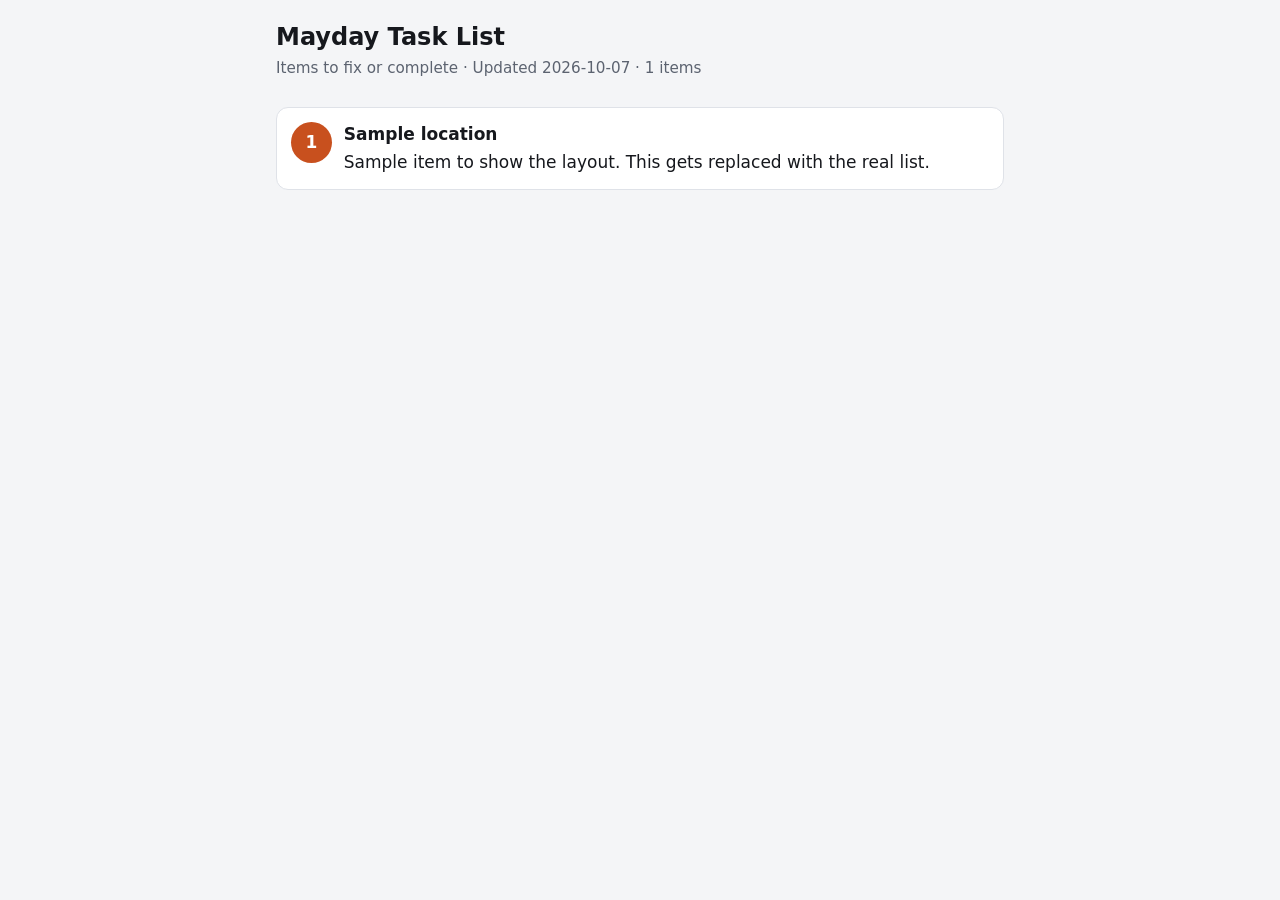
==== public/index.html @ f49e2413 "Add mobile task list page and Cloudflare static assets config Co-Authored-By: Claude Sonnet 5.5 <nor" ====
<!doctype html>
<html lang="en">
<head>
<meta charset="utf-8">
<meta name="viewport" content="width=device-width, initial-scale=1">
<title>Task List</title>
<style>
  :root {
    --bg: #f4f5f7; --card: #ffffff; --text: #16181d; --muted: #5c6370;
    --line: #dfe2e8; --accent: #c8501e;
  }
  @media (prefers-color-scheme: dark) {
    :root { --bg: #121316; --card: #1c1e23; --text: #eceef2; --muted: #9aa1ae; --line: #2c2f36; --accent: #ff8a57; }
  }
  * { box-sizing: border-box; }
  body {
    margin: 0; background: var(--bg); color: var(--text);
    font: 17px/1.45 system-ui, -apple-system, "Segoe UI", Roboto, sans-serif;
    -webkit-text-size-adjust: 100%;
  }
  header { padding: 20px 16px 8px; max-width: 760px; margin: 0 auto; }
  h1 { margin: 0; font-size: 1.5rem; }
  .sub { color: var(--muted); font-size: .95rem; margin-top: 2px; }
  main { max-width: 760px; margin: 0 auto; padding: 8px 16px 40px; }
  .card {
    background: var(--card); border: 1px solid var(--line); border-radius: 12px;
    margin: 12px 0; padding: 14px; overflow: hidden;
  }
  .top { display: flex; gap: 12px; align-items: flex-start; }
  .num {
    flex: none; min-width: 2.4em; height: 2.4em; padding: 0 .5em; border-radius: 1.2em;
    background: var(--accent); color: #fff; font-weight: 700;
    display: flex; align-items: center; justify-content: center;
  }
  .loc { font-weight: 650; }
  .desc { margin-top: 4px; white-space: pre-wrap; overflow-wrap: anywhere; }
  .imgs { display: grid; gap: 8px; margin-top: 12px; grid-template-columns: 1fr; }
  .imgs.multi { grid-template-columns: 1fr 1fr; }
  .imgs a { display: block; }
  .imgs img {
    width: 100%; height: auto; display: block; border-radius: 8px;
    background: var(--line); aspect-ratio: 4 / 3; object-fit: cover;
  }
  .imgs.multi img { aspect-ratio: 1 / 1; }
  .note { color: var(--muted); text-align: center; padding: 24px 0; }
</style>
</head>
<body>
<header>
  <h1 id="title">Task List</h1>
  <div class="sub" id="sub"></div>
</header>
<main id="list"><div class="note">Loading…</div></main>

<script>
(async function () {
  var list = document.getElementById('list');
  try {
    var res = await fetch('tasks.json', { cache: 'no-cache' });
    if (!res.ok) throw new Error(res.status);
    var data = await res.json();
    if (data.title) { document.getElementById('title').textContent = data.title; document.title = data.title; }
    var sub = [];
    if (data.subtitle) sub.push(data.subtitle);
    if (data.updated) sub.push('Updated ' + data.updated);
    sub.push((data.tasks || []).length + ' items');
    document.getElementById('sub').textContent = sub.join(' · ');

    list.textContent = '';
    (data.tasks || []).forEach(function (t) {
      var card = document.createElement('section');
      card.className = 'card';

      var top = document.createElement('div'); top.className = 'top';
      var num = document.createElement('div'); num.className = 'num'; num.textContent = t.number;
      var body = document.createElement('div');
      var loc = document.createElement('div'); loc.className = 'loc'; loc.textContent = t.location || '';
      var desc = document.createElement('div'); desc.className = 'desc'; desc.textContent = t.description || '';
      body.appendChild(loc); body.appendChild(desc);
      top.appendChild(num); top.appendChild(body);
      card.appendChild(top);

      var imgs = t.images || [];
      if (imgs.length) {
        var grid = document.createElement('div');
        grid.className = 'imgs' + (imgs.length > 1 ? ' multi' : '');
        imgs.forEach(function (src) {
          var a = document.createElement('a'); a.href = src; a.target = '_blank'; a.rel = 'noopener';
          var im = document.createElement('img'); im.src = src; im.loading = 'lazy';
          im.alt = 'Item ' + t.number + (t.location ? ' – ' + t.location : '');
          a.appendChild(im); grid.appendChild(a);
        });
        card.appendChild(grid);
      }
      list.appendChild(card);
    });
    if (!(data.tasks || []).length) list.innerHTML = '<div class="note">No items yet.</div>';
  } catch (e) {
    list.innerHTML = '<div class="note">Could not load the task list.</div>';
  }
})();
</script>
</body>
</html>
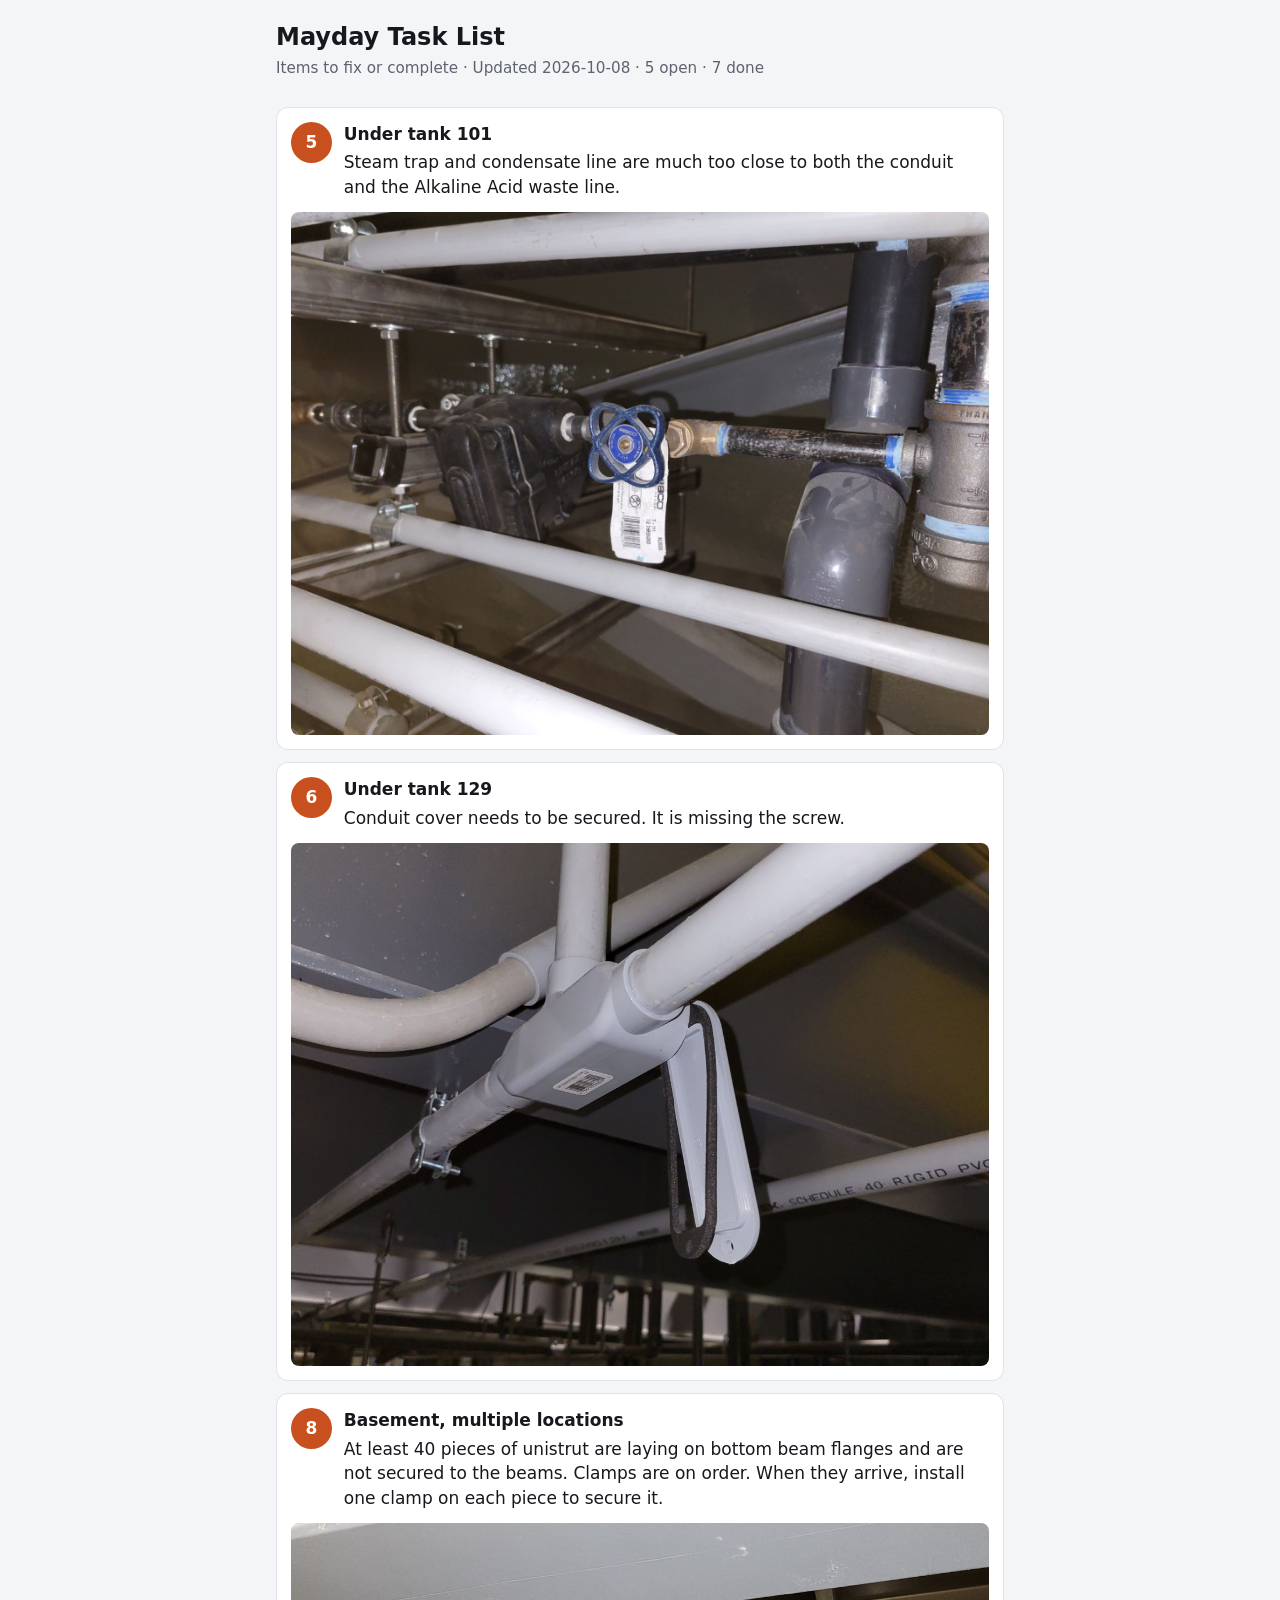
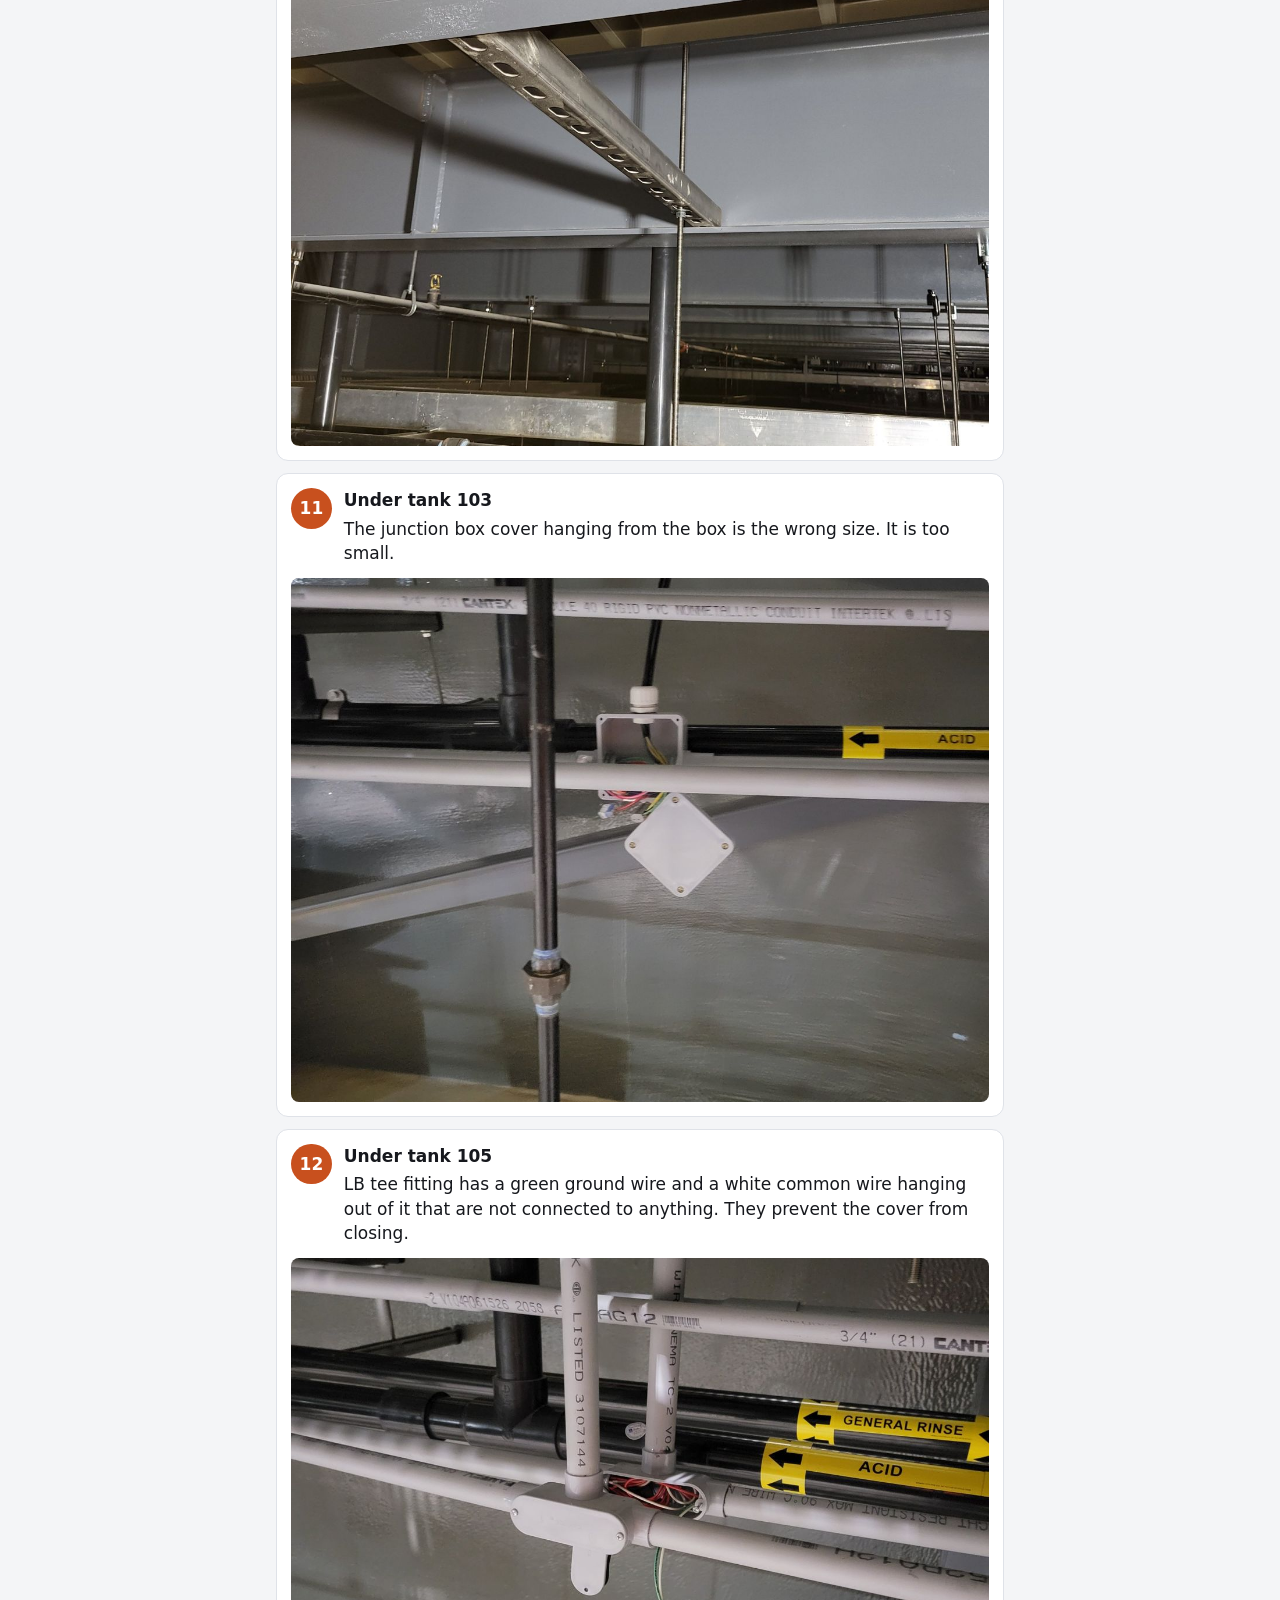
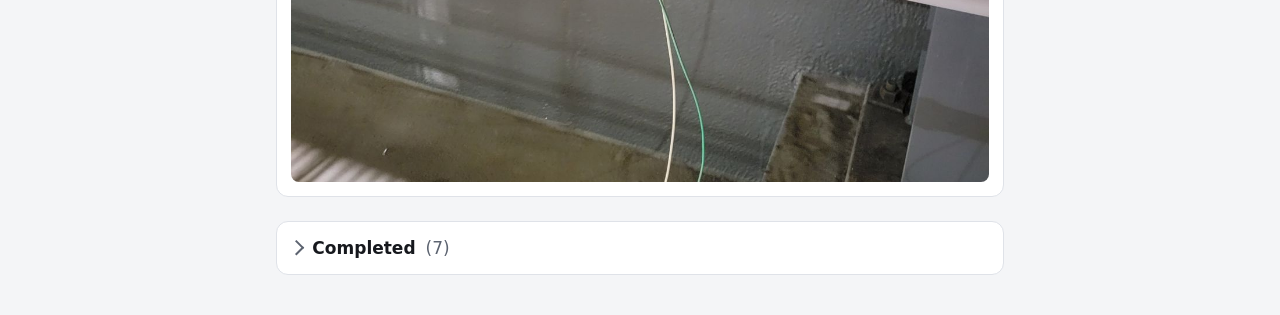
==== commit ce444f8c: "Mark items 1,2,3,4,7,9,10 done; add collapsed Completed accordion Co-Authored-By: Claude Sonnet 5.5 " ====
--- a/public/index.html
+++ b/public/index.html
@@ -7,10 +7,10 @@
 <style>
   :root {
     --bg: #f4f5f7; --card: #ffffff; --text: #16181d; --muted: #5c6370;
-    --line: #dfe2e8; --accent: #c8501e;
+    --line: #dfe2e8; --accent: #c8501e; --done: #2f7d4f;
   }
   @media (prefers-color-scheme: dark) {
-    :root { --bg: #121316; --card: #1c1e23; --text: #eceef2; --muted: #9aa1ae; --line: #2c2f36; --accent: #ff8a57; }
+    :root { --bg: #121316; --card: #1c1e23; --text: #eceef2; --muted: #9aa1ae; --line: #2c2f36; --accent: #ff8a57; --done: #5fc088; }
   }
   * { box-sizing: border-box; }
   body {
@@ -43,6 +43,24 @@
   }
   .imgs.multi img { aspect-ratio: 1 / 1; }
   .note { color: var(--muted); text-align: center; padding: 24px 0; }
+
+  details.done-group { margin-top: 24px; }
+  details.done-group > summary {
+    cursor: pointer; list-style: none; padding: 14px;
+    background: var(--card); border: 1px solid var(--line); border-radius: 12px;
+    font-weight: 650; display: flex; align-items: center; gap: 10px;
+    min-height: 48px; -webkit-tap-highlight-color: transparent;
+  }
+  details.done-group > summary::-webkit-details-marker { display: none; }
+  details.done-group > summary::before {
+    content: ""; width: .55em; height: .55em; flex: none;
+    border-right: 2px solid var(--muted); border-bottom: 2px solid var(--muted);
+    transform: rotate(-45deg); transition: transform .15s;
+  }
+  details.done-group[open] > summary::before { transform: rotate(45deg); }
+  details.done-group > summary .count { color: var(--muted); font-weight: 500; }
+  .card.done .num { background: var(--done); }
+  .card.done .loc, .card.done .desc { color: var(--muted); }
 </style>
 </head>
 <body>
@@ -55,46 +73,69 @@
 <script>
 (async function () {
   var list = document.getElementById('list');
+
+  function makeCard(t, isDone) {
+    var card = document.createElement('section');
+    card.className = 'card' + (isDone ? ' done' : '');
+
+    var top = document.createElement('div'); top.className = 'top';
+    var num = document.createElement('div'); num.className = 'num';
+    num.textContent = isDone ? t.number + ' ✓' : t.number;
+    var body = document.createElement('div');
+    var loc = document.createElement('div'); loc.className = 'loc'; loc.textContent = t.location || '';
+    var desc = document.createElement('div'); desc.className = 'desc'; desc.textContent = t.description || '';
+    body.appendChild(loc); body.appendChild(desc);
+    top.appendChild(num); top.appendChild(body);
+    card.appendChild(top);
+
+    var imgs = t.images || [];
+    if (imgs.length) {
+      var grid = document.createElement('div');
+      grid.className = 'imgs' + (imgs.length > 1 ? ' multi' : '');
+      imgs.forEach(function (src) {
+        var a = document.createElement('a'); a.href = src; a.target = '_blank'; a.rel = 'noopener';
+        var im = document.createElement('img'); im.src = src; im.loading = 'lazy';
+        im.alt = 'Item ' + t.number + (t.location ? ' – ' + t.location : '');
+        a.appendChild(im); grid.appendChild(a);
+      });
+      card.appendChild(grid);
+    }
+    return card;
+  }
+
   try {
     var res = await fetch('tasks.json', { cache: 'no-cache' });
     if (!res.ok) throw new Error(res.status);
     var data = await res.json();
+    var tasks = data.tasks || [];
+    var open = tasks.filter(function (t) { return !t.done; });
+    var done = tasks.filter(function (t) { return t.done; });
+
     if (data.title) { document.getElementById('title').textContent = data.title; document.title = data.title; }
     var sub = [];
     if (data.subtitle) sub.push(data.subtitle);
     if (data.updated) sub.push('Updated ' + data.updated);
-    sub.push((data.tasks || []).length + ' items');
+    sub.push(open.length + ' open' + (done.length ? ' · ' + done.length + ' done' : ''));
     document.getElementById('sub').textContent = sub.join(' · ');
 
     list.textContent = '';
-    (data.tasks || []).forEach(function (t) {
-      var card = document.createElement('section');
-      card.className = 'card';
+    open.forEach(function (t) { list.appendChild(makeCard(t, false)); });
+    if (!open.length) {
+      var n = document.createElement('div'); n.className = 'note';
+      n.textContent = tasks.length ? 'All items complete.' : 'No items yet.';
+      list.appendChild(n);
+    }
 
-      var top = document.createElement('div'); top.className = 'top';
-      var num = document.createElement('div'); num.className = 'num'; num.textContent = t.number;
-      var body = document.createElement('div');
-      var loc = document.createElement('div'); loc.className = 'loc'; loc.textContent = t.location || '';
-      var desc = document.createElement('div'); desc.className = 'desc'; desc.textContent = t.description || '';
-      body.appendChild(loc); body.appendChild(desc);
-      top.appendChild(num); top.appendChild(body);
-      card.appendChild(top);
-
-      var imgs = t.images || [];
-      if (imgs.length) {
-        var grid = document.createElement('div');
-        grid.className = 'imgs' + (imgs.length > 1 ? ' multi' : '');
-        imgs.forEach(function (src) {
-          var a = document.createElement('a'); a.href = src; a.target = '_blank'; a.rel = 'noopener';
-          var im = document.createElement('img'); im.src = src; im.loading = 'lazy';
-          im.alt = 'Item ' + t.number + (t.location ? ' – ' + t.location : '');
-          a.appendChild(im); grid.appendChild(a);
-        });
-        card.appendChild(grid);
-      }
-      list.appendChild(card);
-    });
-    if (!(data.tasks || []).length) list.innerHTML = '<div class="note">No items yet.</div>';
+    if (done.length) {
+      var det = document.createElement('details'); det.className = 'done-group';
+      var sum = document.createElement('summary');
+      sum.appendChild(document.createTextNode('Completed '));
+      var c = document.createElement('span'); c.className = 'count'; c.textContent = '(' + done.length + ')';
+      sum.appendChild(c);
+      det.appendChild(sum);
+      done.forEach(function (t) { det.appendChild(makeCard(t, true)); });
+      list.appendChild(det);
+    }
   } catch (e) {
     list.innerHTML = '<div class="note">Could not load the task list.</div>';
   }
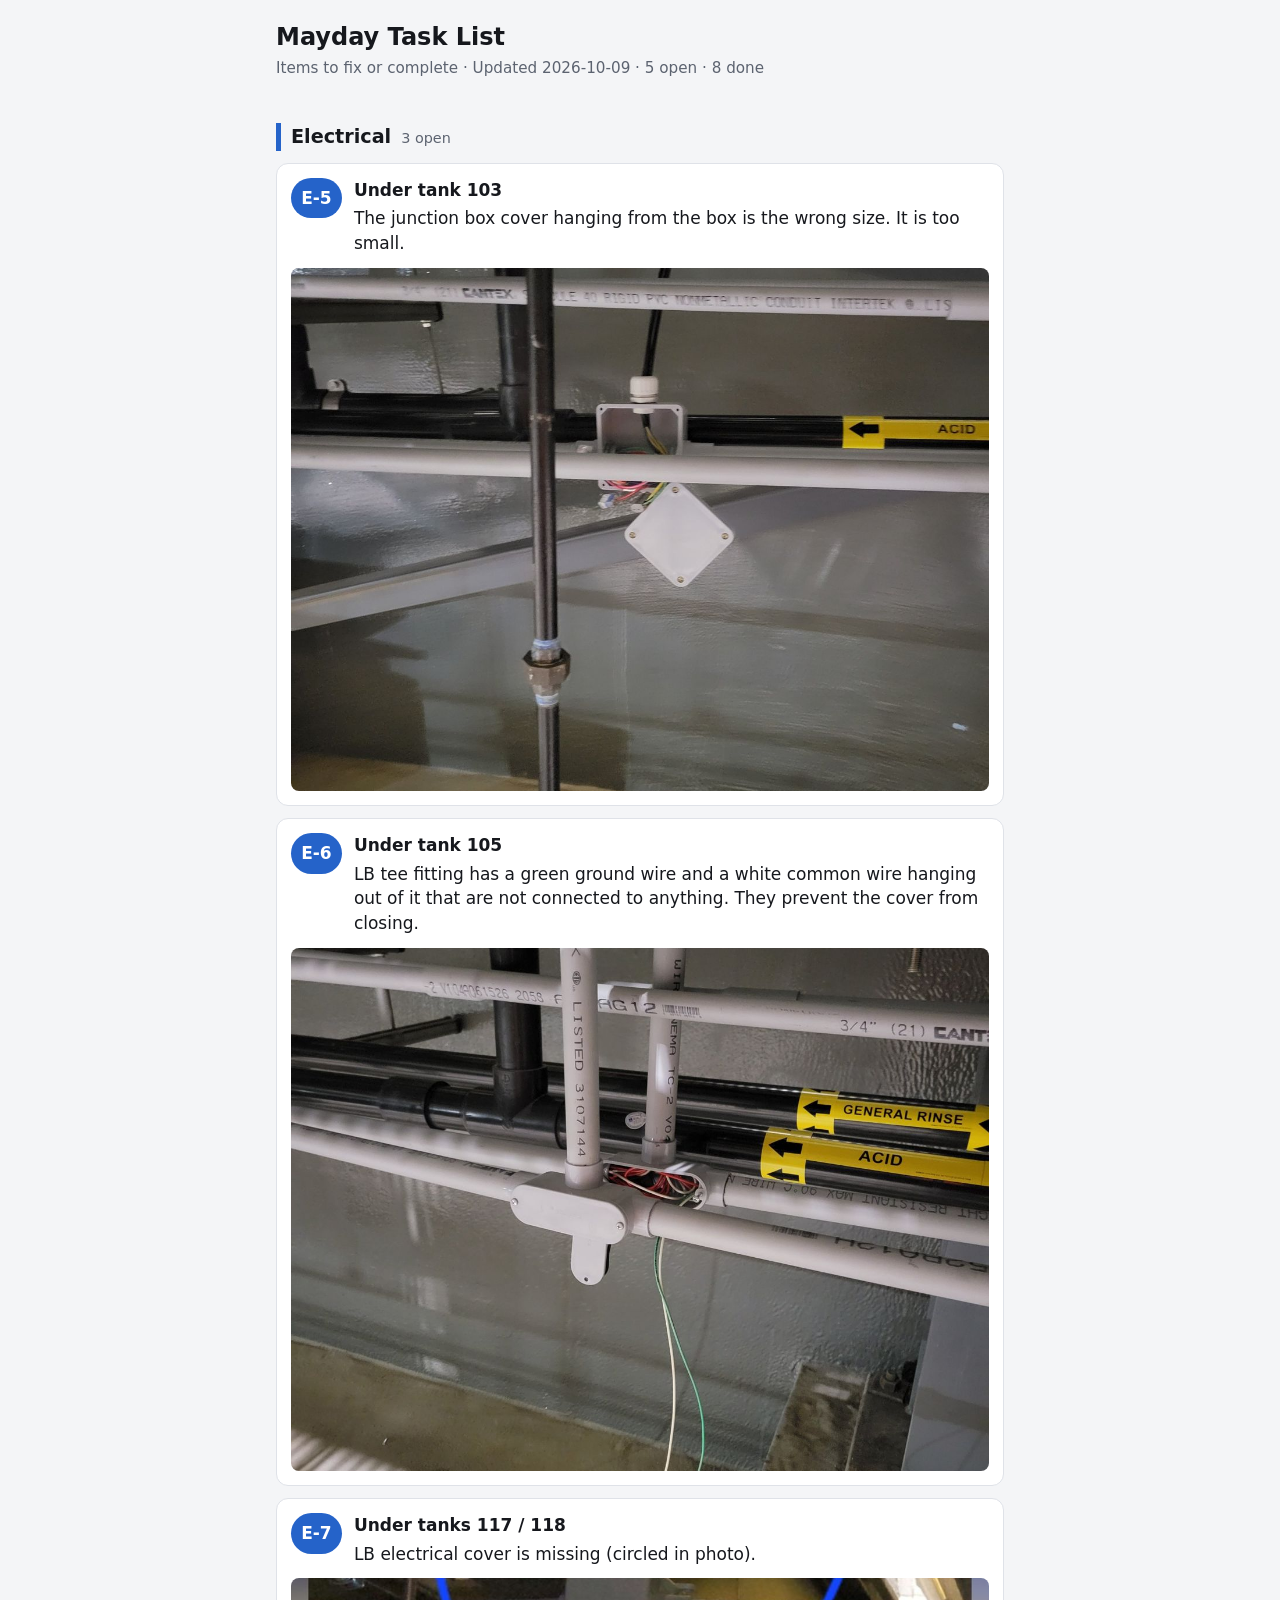
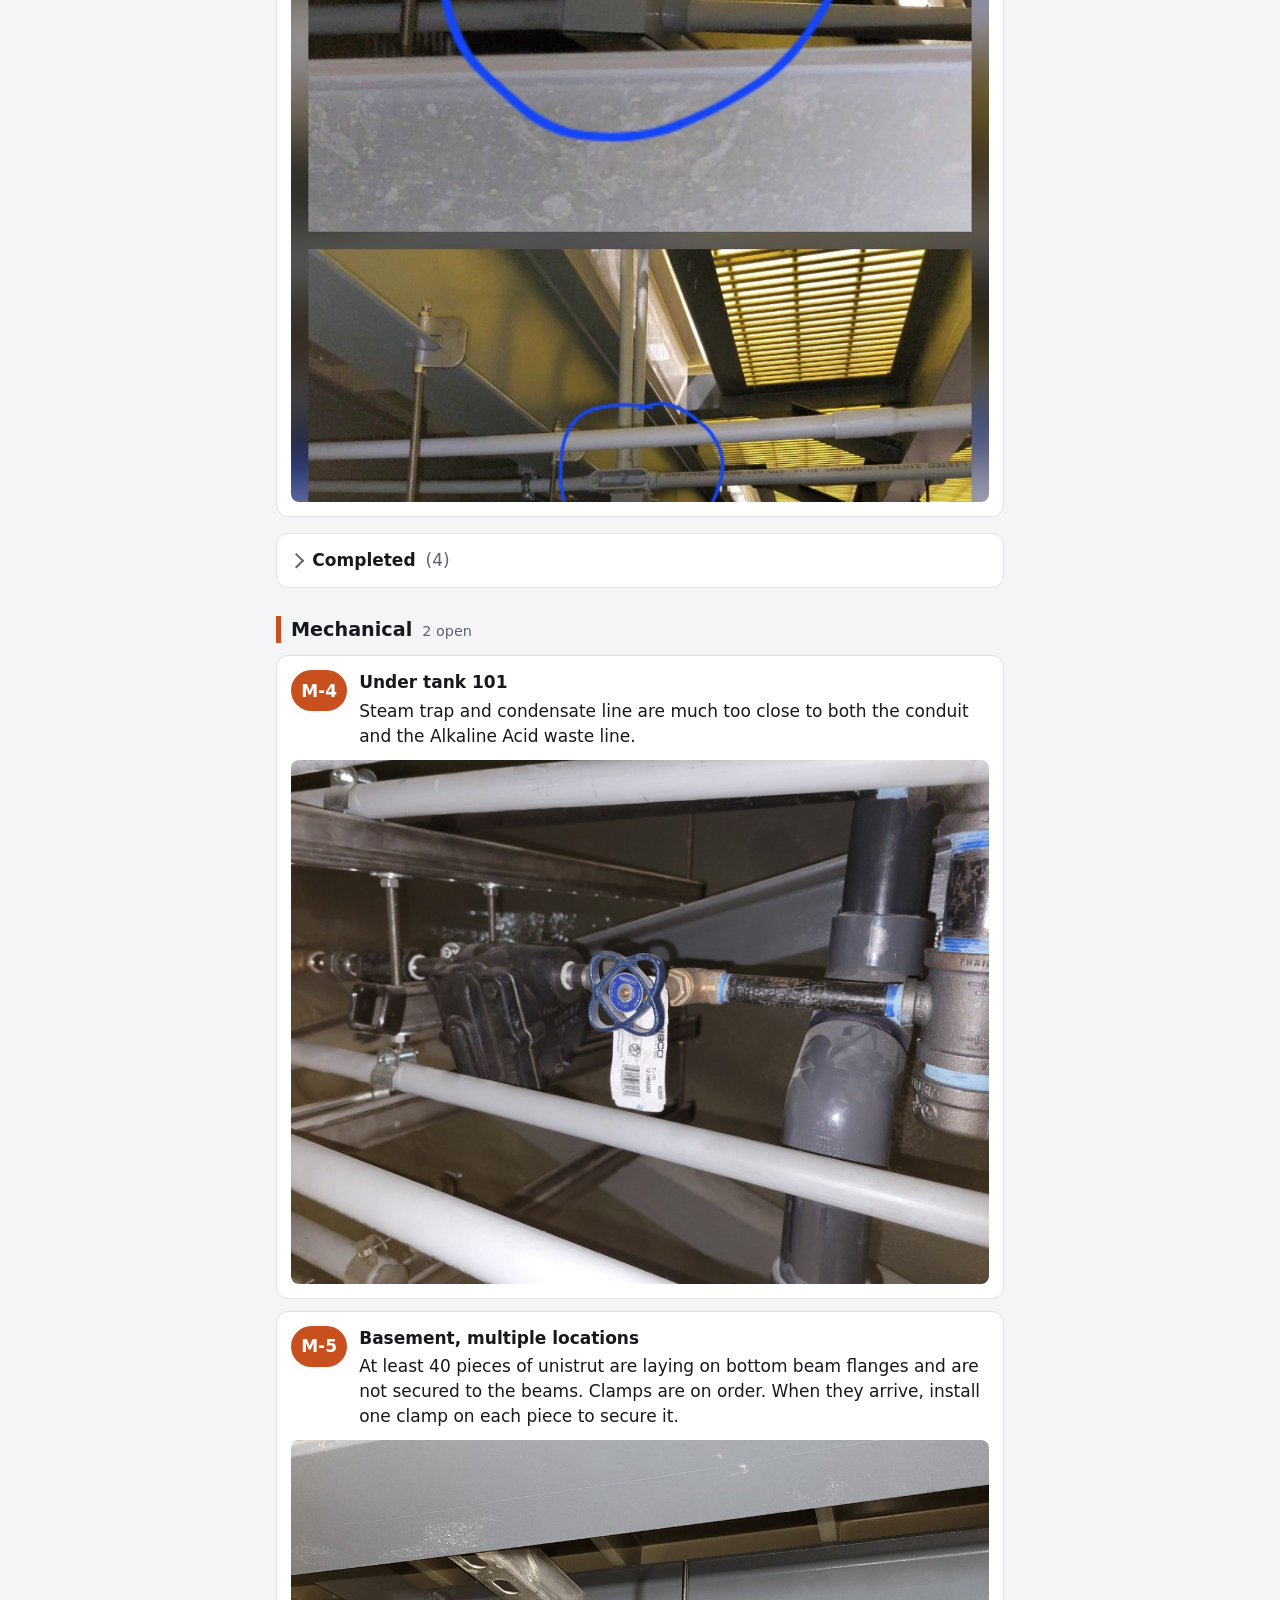
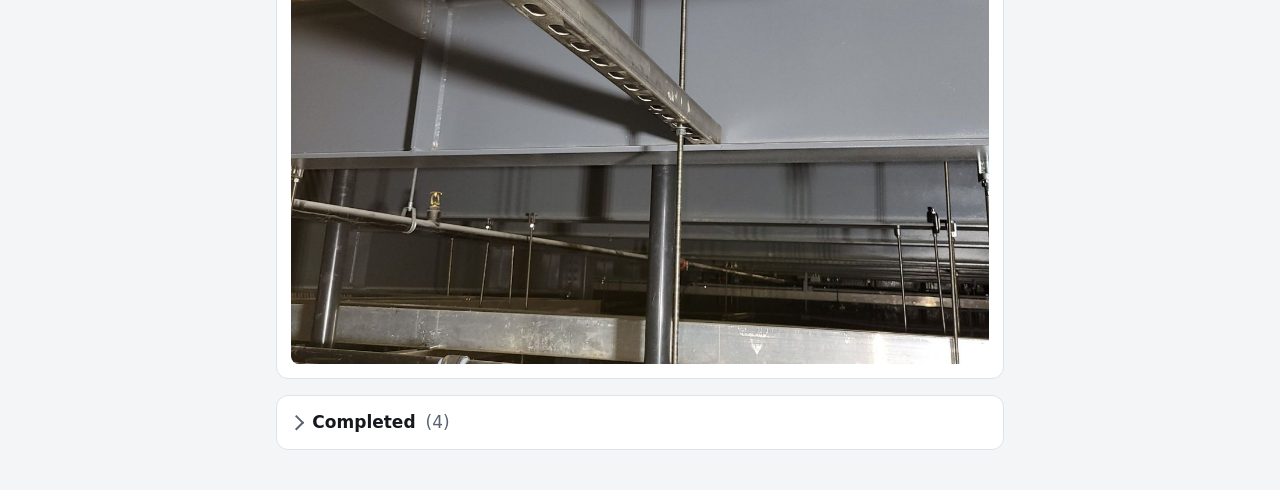
==== commit 2c7866f3: "Split list into Electrical and Mechanical sections with E-/M- IDs and per-section Completed accordio" ====
--- a/public/index.html
+++ b/public/index.html
@@ -7,10 +7,11 @@
 <style>
   :root {
     --bg: #f4f5f7; --card: #ffffff; --text: #16181d; --muted: #5c6370;
-    --line: #dfe2e8; --accent: #c8501e; --done: #2f7d4f;
+    --line: #dfe2e8; --elec: #2563c9; --mech: #c8501e; --done: #2f7d4f; --on: #ffffff;
   }
   @media (prefers-color-scheme: dark) {
-    :root { --bg: #121316; --card: #1c1e23; --text: #eceef2; --muted: #9aa1ae; --line: #2c2f36; --accent: #ff8a57; --done: #5fc088; }
+    :root { --bg: #121316; --card: #1c1e23; --text: #eceef2; --muted: #9aa1ae; --line: #2c2f36;
+            --elec: #6ea8ff; --mech: #ff8a57; --done: #5fc088; --on: #0f1114; }
   }
   * { box-sizing: border-box; }
   body {
@@ -22,14 +23,24 @@
   h1 { margin: 0; font-size: 1.5rem; }
   .sub { color: var(--muted); font-size: .95rem; margin-top: 2px; }
   main { max-width: 760px; margin: 0 auto; padding: 8px 16px 40px; }
+
+  section.group { margin-top: 28px; }
+  section.group > h2 {
+    margin: 0 0 4px; font-size: 1.2rem; display: flex; align-items: baseline; gap: 10px;
+    padding-left: 10px; border-left: 5px solid var(--cat);
+  }
+  section.group > h2 .count { color: var(--muted); font-size: .9rem; font-weight: 500; }
+  section.group.electrical { --cat: var(--elec); }
+  section.group.mechanical { --cat: var(--mech); }
+
   .card {
     background: var(--card); border: 1px solid var(--line); border-radius: 12px;
     margin: 12px 0; padding: 14px; overflow: hidden;
   }
   .top { display: flex; gap: 12px; align-items: flex-start; }
   .num {
-    flex: none; min-width: 2.4em; height: 2.4em; padding: 0 .5em; border-radius: 1.2em;
-    background: var(--accent); color: #fff; font-weight: 700;
+    flex: none; min-width: 2.9em; height: 2.4em; padding: 0 .6em; border-radius: 1.2em;
+    background: var(--cat); color: var(--on); font-weight: 700; white-space: nowrap;
     display: flex; align-items: center; justify-content: center;
   }
   .loc { font-weight: 650; }
@@ -42,9 +53,10 @@
     background: var(--line); aspect-ratio: 4 / 3; object-fit: cover;
   }
   .imgs.multi img { aspect-ratio: 1 / 1; }
-  .note { color: var(--muted); text-align: center; padding: 24px 0; }
+  .note { color: var(--muted); padding: 12px 2px; }
+  .note.center { text-align: center; padding: 24px 0; }
 
-  details.done-group { margin-top: 24px; }
+  details.done-group { margin-top: 16px; }
   details.done-group > summary {
     cursor: pointer; list-style: none; padding: 14px;
     background: var(--card); border: 1px solid var(--line); border-radius: 12px;
@@ -68,34 +80,40 @@
   <h1 id="title">Task List</h1>
   <div class="sub" id="sub"></div>
 </header>
-<main id="list"><div class="note">Loading…</div></main>
+<main id="list"><div class="note center">Loading…</div></main>
 
 <script>
 (async function () {
   var list = document.getElementById('list');
+  var GROUPS = [
+    { key: 'electrical', label: 'Electrical' },
+    { key: 'mechanical', label: 'Mechanical' }
+  ];
+
+  function el(tag, cls, text) {
+    var e = document.createElement(tag);
+    if (cls) e.className = cls;
+    if (text != null) e.textContent = text;
+    return e;
+  }
 
   function makeCard(t, isDone) {
-    var card = document.createElement('section');
-    card.className = 'card' + (isDone ? ' done' : '');
-
-    var top = document.createElement('div'); top.className = 'top';
-    var num = document.createElement('div'); num.className = 'num';
-    num.textContent = isDone ? t.number + ' ✓' : t.number;
-    var body = document.createElement('div');
-    var loc = document.createElement('div'); loc.className = 'loc'; loc.textContent = t.location || '';
-    var desc = document.createElement('div'); desc.className = 'desc'; desc.textContent = t.description || '';
-    body.appendChild(loc); body.appendChild(desc);
-    top.appendChild(num); top.appendChild(body);
+    var card = el('article', 'card' + (isDone ? ' done' : ''));
+    var top = el('div', 'top');
+    top.appendChild(el('div', 'num', isDone ? t.id + ' ✓' : t.id));
+    var body = el('div');
+    body.appendChild(el('div', 'loc', t.location || ''));
+    body.appendChild(el('div', 'desc', t.description || ''));
+    top.appendChild(body);
     card.appendChild(top);
 
     var imgs = t.images || [];
     if (imgs.length) {
-      var grid = document.createElement('div');
-      grid.className = 'imgs' + (imgs.length > 1 ? ' multi' : '');
+      var grid = el('div', 'imgs' + (imgs.length > 1 ? ' multi' : ''));
       imgs.forEach(function (src) {
-        var a = document.createElement('a'); a.href = src; a.target = '_blank'; a.rel = 'noopener';
-        var im = document.createElement('img'); im.src = src; im.loading = 'lazy';
-        im.alt = 'Item ' + t.number + (t.location ? ' – ' + t.location : '');
+        var a = el('a'); a.href = src; a.target = '_blank'; a.rel = 'noopener';
+        var im = el('img'); im.src = src; im.loading = 'lazy';
+        im.alt = 'Item ' + t.id + (t.location ? ' – ' + t.location : '');
         a.appendChild(im); grid.appendChild(a);
       });
       card.appendChild(grid);
@@ -108,36 +126,45 @@
     if (!res.ok) throw new Error(res.status);
     var data = await res.json();
     var tasks = data.tasks || [];
-    var open = tasks.filter(function (t) { return !t.done; });
-    var done = tasks.filter(function (t) { return t.done; });
 
-    if (data.title) { document.getElementById('title').textContent = data.title; document.title = data.title; }
+    if (data.title) { el('x'); document.getElementById('title').textContent = data.title; document.title = data.title; }
+    var totalOpen = tasks.filter(function (t) { return !t.done; }).length;
+    var totalDone = tasks.length - totalOpen;
     var sub = [];
     if (data.subtitle) sub.push(data.subtitle);
     if (data.updated) sub.push('Updated ' + data.updated);
-    sub.push(open.length + ' open' + (done.length ? ' · ' + done.length + ' done' : ''));
+    sub.push(totalOpen + ' open' + (totalDone ? ' · ' + totalDone + ' done' : ''));
     document.getElementById('sub').textContent = sub.join(' · ');
 
     list.textContent = '';
-    open.forEach(function (t) { list.appendChild(makeCard(t, false)); });
-    if (!open.length) {
-      var n = document.createElement('div'); n.className = 'note';
-      n.textContent = tasks.length ? 'All items complete.' : 'No items yet.';
-      list.appendChild(n);
-    }
+    GROUPS.forEach(function (g) {
+      var items = tasks.filter(function (t) { return t.category === g.key; });
+      if (!items.length) return;
+      var open = items.filter(function (t) { return !t.done; });
+      var done = items.filter(function (t) { return t.done; });
 
-    if (done.length) {
-      var det = document.createElement('details'); det.className = 'done-group';
-      var sum = document.createElement('summary');
-      sum.appendChild(document.createTextNode('Completed '));
-      var c = document.createElement('span'); c.className = 'count'; c.textContent = '(' + done.length + ')';
-      sum.appendChild(c);
-      det.appendChild(sum);
-      done.forEach(function (t) { det.appendChild(makeCard(t, true)); });
-      list.appendChild(det);
-    }
+      var sec = el('section', 'group ' + g.key);
+      var h = el('h2', null, g.label + ' ');
+      h.appendChild(el('span', 'count', open.length + ' open'));
+      sec.appendChild(h);
+
+      open.forEach(function (t) { sec.appendChild(makeCard(t, false)); });
+      if (!open.length) sec.appendChild(el('div', 'note', 'No open items.'));
+
+      if (done.length) {
+        var det = el('details', 'done-group');
+        var sum = el('summary', null, 'Completed ');
+        sum.appendChild(el('span', 'count', '(' + done.length + ')'));
+        det.appendChild(sum);
+        done.forEach(function (t) { det.appendChild(makeCard(t, true)); });
+        sec.appendChild(det);
+      }
+      list.appendChild(sec);
+    });
+    if (!list.children.length) list.appendChild(el('div', 'note center', 'No items yet.'));
   } catch (e) {
-    list.innerHTML = '<div class="note">Could not load the task list.</div>';
+    list.textContent = '';
+    list.appendChild(el('div', 'note center', 'Could not load the task list.'));
   }
 })();
 </script>
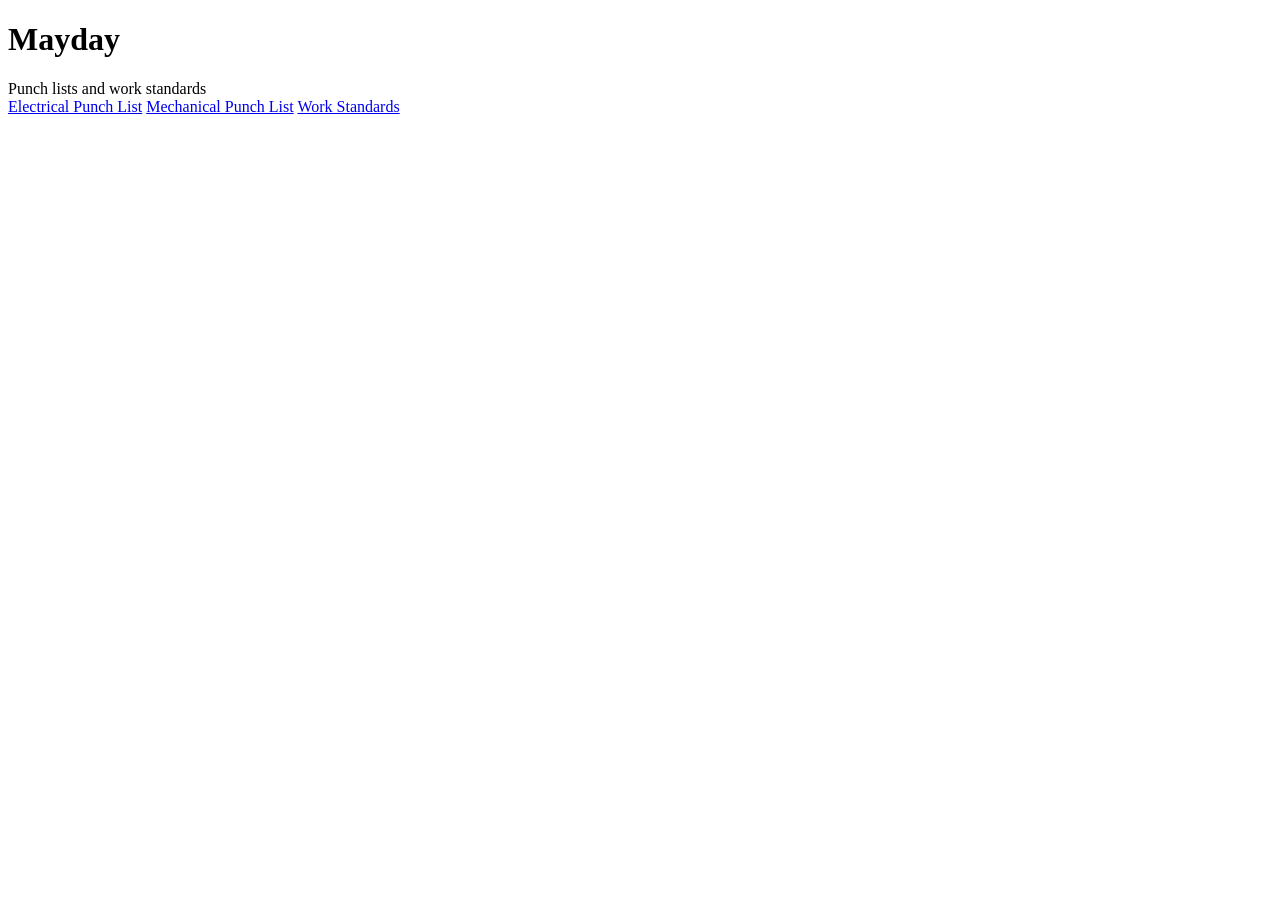
==== commit 192d82ba: "Multi-page site: landing menu, Electrical/Mechanical punch list pages, Work Standards with Piping In" ====
--- a/public/index.html
+++ b/public/index.html
@@ -3,170 +3,21 @@
 <head>
 <meta charset="utf-8">
 <meta name="viewport" content="width=device-width, initial-scale=1">
-<title>Task List</title>
-<style>
-  :root {
-    --bg: #f4f5f7; --card: #ffffff; --text: #16181d; --muted: #5c6370;
-    --line: #dfe2e8; --elec: #2563c9; --mech: #c8501e; --done: #2f7d4f; --on: #ffffff;
-  }
-  @media (prefers-color-scheme: dark) {
-    :root { --bg: #121316; --card: #1c1e23; --text: #eceef2; --muted: #9aa1ae; --line: #2c2f36;
-            --elec: #6ea8ff; --mech: #ff8a57; --done: #5fc088; --on: #0f1114; }
-  }
-  * { box-sizing: border-box; }
-  body {
-    margin: 0; background: var(--bg); color: var(--text);
-    font: 17px/1.45 system-ui, -apple-system, "Segoe UI", Roboto, sans-serif;
-    -webkit-text-size-adjust: 100%;
-  }
-  header { padding: 20px 16px 8px; max-width: 760px; margin: 0 auto; }
-  h1 { margin: 0; font-size: 1.5rem; }
-  .sub { color: var(--muted); font-size: .95rem; margin-top: 2px; }
-  main { max-width: 760px; margin: 0 auto; padding: 8px 16px 40px; }
-
-  section.group { margin-top: 28px; }
-  section.group > h2 {
-    margin: 0 0 4px; font-size: 1.2rem; display: flex; align-items: baseline; gap: 10px;
-    padding-left: 10px; border-left: 5px solid var(--cat);
-  }
-  section.group > h2 .count { color: var(--muted); font-size: .9rem; font-weight: 500; }
-  section.group.electrical { --cat: var(--elec); }
-  section.group.mechanical { --cat: var(--mech); }
-
-  .card {
-    background: var(--card); border: 1px solid var(--line); border-radius: 12px;
-    margin: 12px 0; padding: 14px; overflow: hidden;
-  }
-  .top { display: flex; gap: 12px; align-items: flex-start; }
-  .num {
-    flex: none; min-width: 2.9em; height: 2.4em; padding: 0 .6em; border-radius: 1.2em;
-    background: var(--cat); color: var(--on); font-weight: 700; white-space: nowrap;
-    display: flex; align-items: center; justify-content: center;
-  }
-  .loc { font-weight: 650; }
-  .desc { margin-top: 4px; white-space: pre-wrap; overflow-wrap: anywhere; }
-  .imgs { display: grid; gap: 8px; margin-top: 12px; grid-template-columns: 1fr; }
-  .imgs.multi { grid-template-columns: 1fr 1fr; }
-  .imgs a { display: block; }
-  .imgs img {
-    width: 100%; height: auto; display: block; border-radius: 8px;
-    background: var(--line); aspect-ratio: 4 / 3; object-fit: cover;
-  }
-  .imgs.multi img { aspect-ratio: 1 / 1; }
-  .note { color: var(--muted); padding: 12px 2px; }
-  .note.center { text-align: center; padding: 24px 0; }
-
-  details.done-group { margin-top: 16px; }
-  details.done-group > summary {
-    cursor: pointer; list-style: none; padding: 14px;
-    background: var(--card); border: 1px solid var(--line); border-radius: 12px;
-    font-weight: 650; display: flex; align-items: center; gap: 10px;
-    min-height: 48px; -webkit-tap-highlight-color: transparent;
-  }
-  details.done-group > summary::-webkit-details-marker { display: none; }
-  details.done-group > summary::before {
-    content: ""; width: .55em; height: .55em; flex: none;
-    border-right: 2px solid var(--muted); border-bottom: 2px solid var(--muted);
-    transform: rotate(-45deg); transition: transform .15s;
-  }
-  details.done-group[open] > summary::before { transform: rotate(45deg); }
-  details.done-group > summary .count { color: var(--muted); font-weight: 500; }
-  .card.done .num { background: var(--done); }
-  .card.done .loc, .card.done .desc { color: var(--muted); }
-</style>
+<title>Mayday</title>
+<link rel="stylesheet" href="/styles.css">
 </head>
 <body>
 <header>
-  <h1 id="title">Task List</h1>
-  <div class="sub" id="sub"></div>
+  <h1>Mayday</h1>
+  <div class="sub">Punch lists and work standards</div>
 </header>
-<main id="list"><div class="note center">Loading…</div></main>
-
-<script>
-(async function () {
-  var list = document.getElementById('list');
-  var GROUPS = [
-    { key: 'electrical', label: 'Electrical' },
-    { key: 'mechanical', label: 'Mechanical' }
-  ];
-
-  function el(tag, cls, text) {
-    var e = document.createElement(tag);
-    if (cls) e.className = cls;
-    if (text != null) e.textContent = text;
-    return e;
-  }
-
-  function makeCard(t, isDone) {
-    var card = el('article', 'card' + (isDone ? ' done' : ''));
-    var top = el('div', 'top');
-    top.appendChild(el('div', 'num', isDone ? t.id + ' ✓' : t.id));
-    var body = el('div');
-    body.appendChild(el('div', 'loc', t.location || ''));
-    body.appendChild(el('div', 'desc', t.description || ''));
-    top.appendChild(body);
-    card.appendChild(top);
-
-    var imgs = t.images || [];
-    if (imgs.length) {
-      var grid = el('div', 'imgs' + (imgs.length > 1 ? ' multi' : ''));
-      imgs.forEach(function (src) {
-        var a = el('a'); a.href = src; a.target = '_blank'; a.rel = 'noopener';
-        var im = el('img'); im.src = src; im.loading = 'lazy';
-        im.alt = 'Item ' + t.id + (t.location ? ' – ' + t.location : '');
-        a.appendChild(im); grid.appendChild(a);
-      });
-      card.appendChild(grid);
-    }
-    return card;
-  }
-
-  try {
-    var res = await fetch('tasks.json', { cache: 'no-cache' });
-    if (!res.ok) throw new Error(res.status);
-    var data = await res.json();
-    var tasks = data.tasks || [];
-
-    if (data.title) { el('x'); document.getElementById('title').textContent = data.title; document.title = data.title; }
-    var totalOpen = tasks.filter(function (t) { return !t.done; }).length;
-    var totalDone = tasks.length - totalOpen;
-    var sub = [];
-    if (data.subtitle) sub.push(data.subtitle);
-    if (data.updated) sub.push('Updated ' + data.updated);
-    sub.push(totalOpen + ' open' + (totalDone ? ' · ' + totalDone + ' done' : ''));
-    document.getElementById('sub').textContent = sub.join(' · ');
-
-    list.textContent = '';
-    GROUPS.forEach(function (g) {
-      var items = tasks.filter(function (t) { return t.category === g.key; });
-      if (!items.length) return;
-      var open = items.filter(function (t) { return !t.done; });
-      var done = items.filter(function (t) { return t.done; });
-
-      var sec = el('section', 'group ' + g.key);
-      var h = el('h2', null, g.label + ' ');
-      h.appendChild(el('span', 'count', open.length + ' open'));
-      sec.appendChild(h);
-
-      open.forEach(function (t) { sec.appendChild(makeCard(t, false)); });
-      if (!open.length) sec.appendChild(el('div', 'note', 'No open items.'));
-
-      if (done.length) {
-        var det = el('details', 'done-group');
-        var sum = el('summary', null, 'Completed ');
-        sum.appendChild(el('span', 'count', '(' + done.length + ')'));
-        det.appendChild(sum);
-        done.forEach(function (t) { det.appendChild(makeCard(t, true)); });
-        sec.appendChild(det);
-      }
-      list.appendChild(sec);
-    });
-    if (!list.children.length) list.appendChild(el('div', 'note center', 'No items yet.'));
-  } catch (e) {
-    list.textContent = '';
-    list.appendChild(el('div', 'note center', 'Could not load the task list.'));
-  }
-})();
-</script>
+<main>
+  <nav class="menu" aria-label="Main menu">
+    <a class="btn electrical" href="/electrical.html"><span class="label">Electrical Punch List</span><span class="meta" data-open-count="electrical"></span></a>
+    <a class="btn mechanical" href="/mechanical.html"><span class="label">Mechanical Punch List</span><span class="meta" data-open-count="mechanical"></span></a>
+    <a class="btn standards" href="/standards.html"><span class="label">Work Standards</span></a>
+  </nav>
+</main>
+<script src="/app.js"></script>
 </body>
 </html>
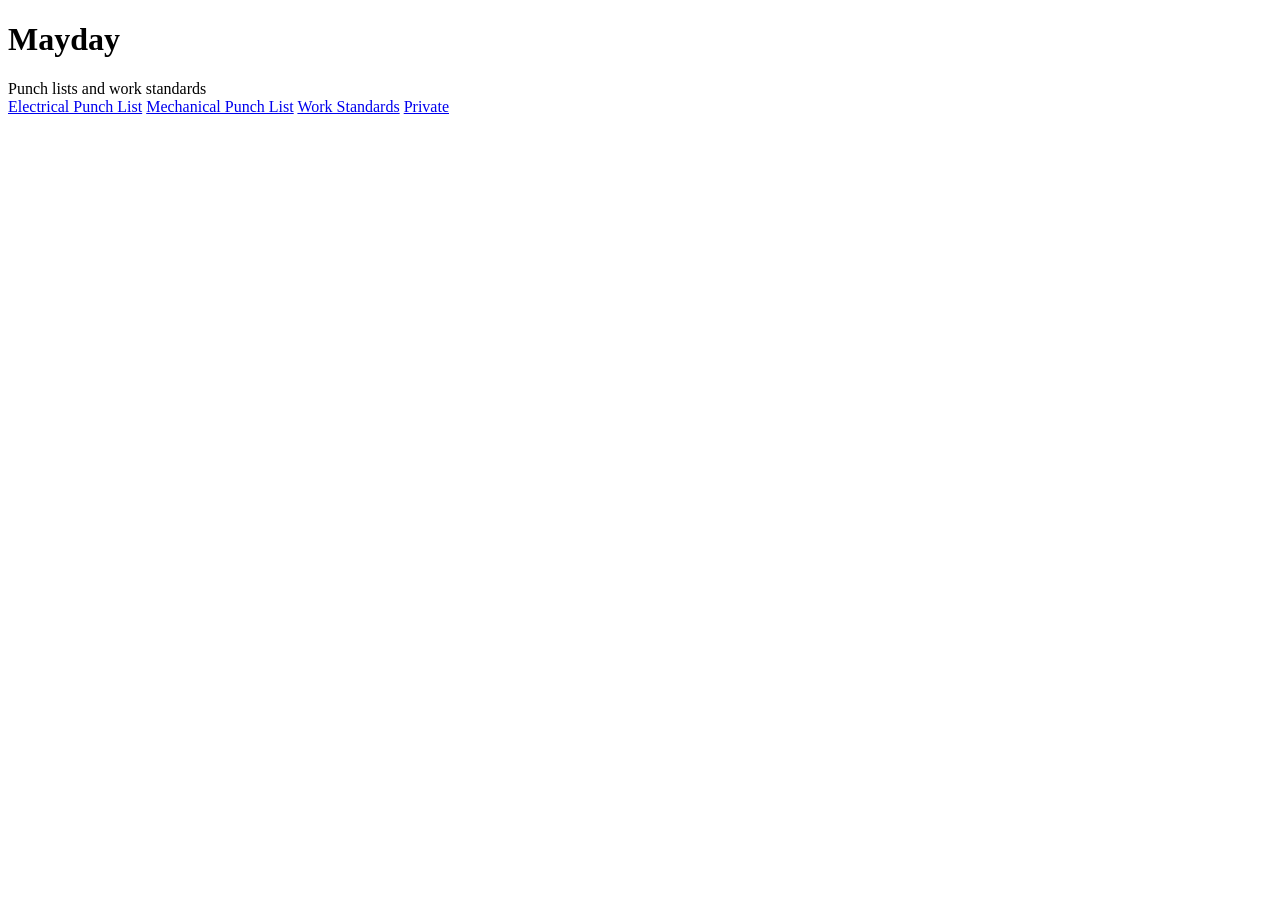
==== commit 315b5394: "Add PIN-gated Private menu with links to materials list and personal task/shopping list Co-Authored-" ====
--- a/public/index.html
+++ b/public/index.html
@@ -16,8 +16,20 @@
     <a class="btn electrical" href="/electrical.html"><span class="label">Electrical Punch List</span><span class="meta" data-open-count="electrical"></span></a>
     <a class="btn mechanical" href="/mechanical.html"><span class="label">Mechanical Punch List</span><span class="meta" data-open-count="mechanical"></span></a>
     <a class="btn standards" href="/standards.html"><span class="label">Work Standards</span></a>
+    <a class="btn private" id="private-open" href="/private.html"><span class="label">Private</span></a>
   </nav>
+  <div id="pin-box" class="pinbox" hidden>
+    <form id="pin-form" autocomplete="off">
+      <label for="pin-input">Enter PIN</label>
+      <div class="pinrow">
+        <input id="pin-input" type="password" inputmode="numeric" pattern="[0-9]*" autocomplete="off" maxlength="12">
+        <button type="submit">Open</button>
+      </div>
+      <div class="pinmsg" role="alert"></div>
+    </form>
+  </div>
 </main>
 <script src="/app.js"></script>
+<script src="/pin.js"></script>
 </body>
 </html>
